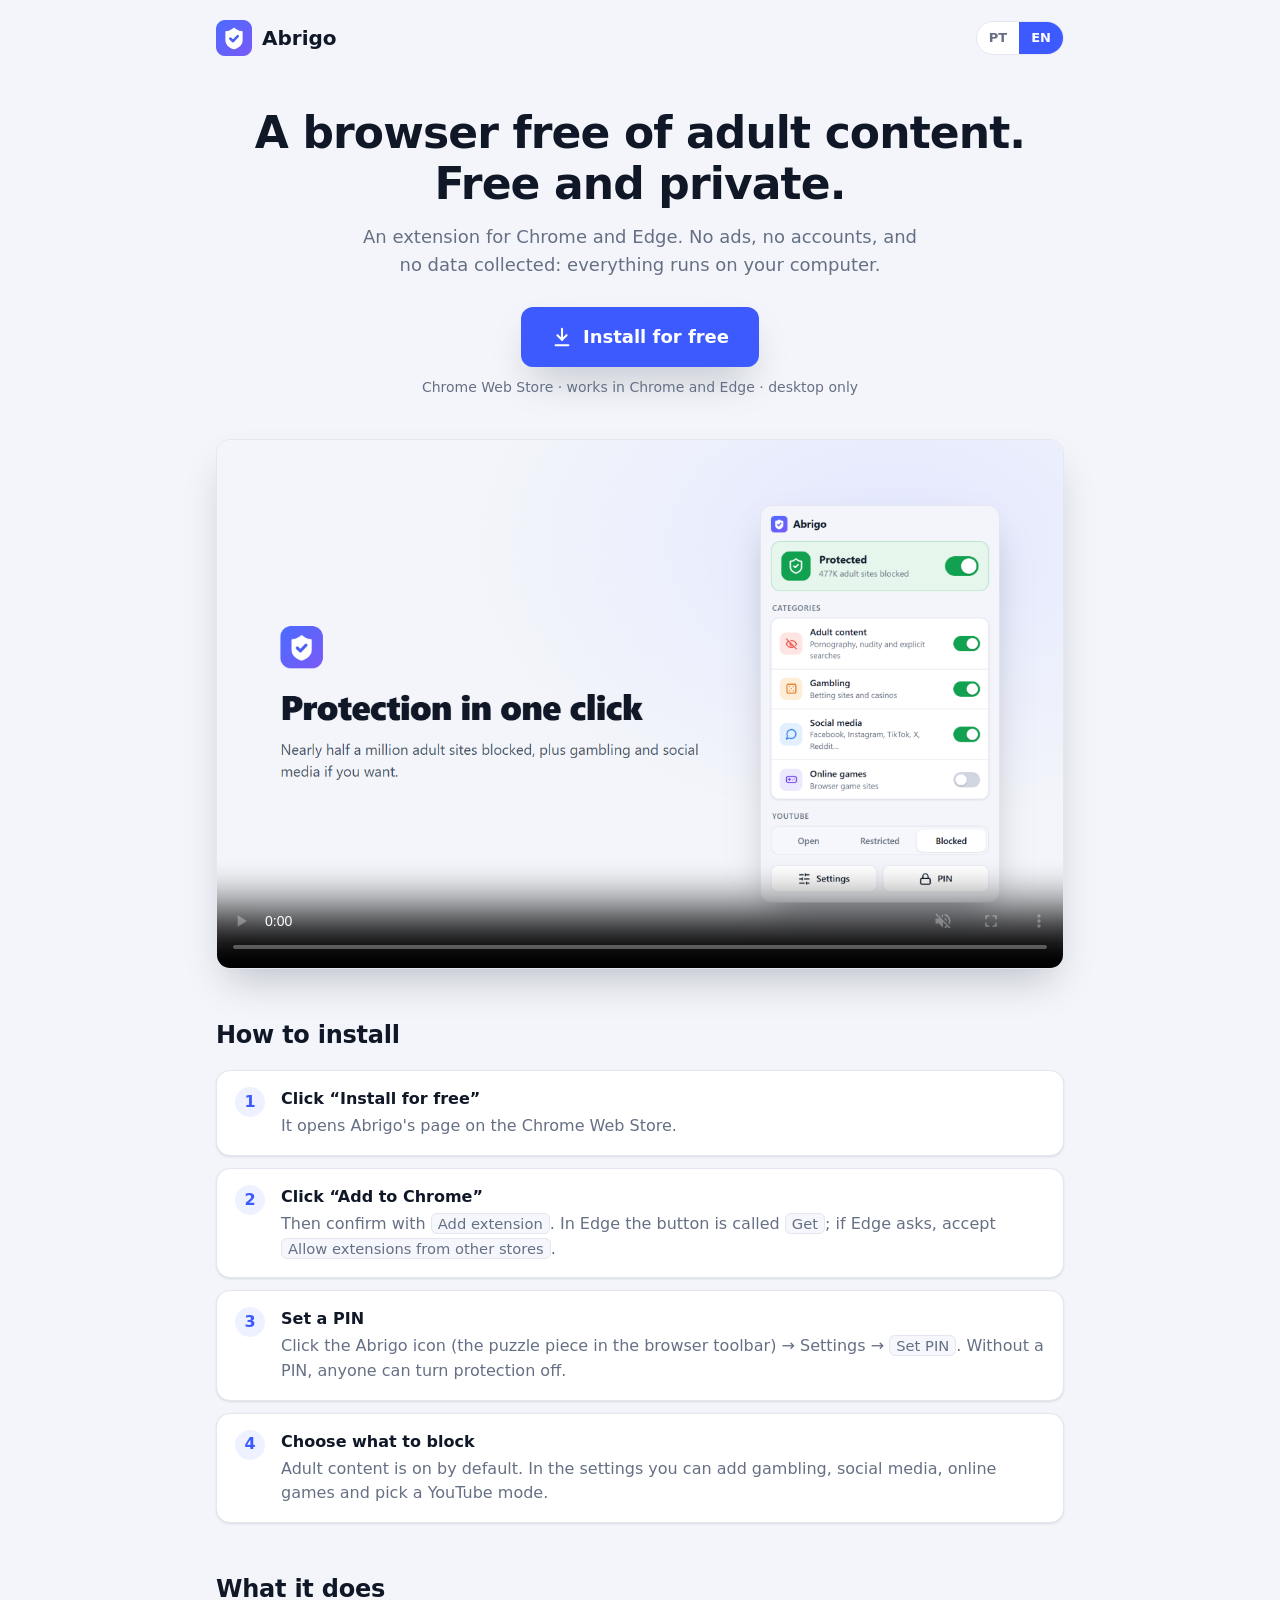
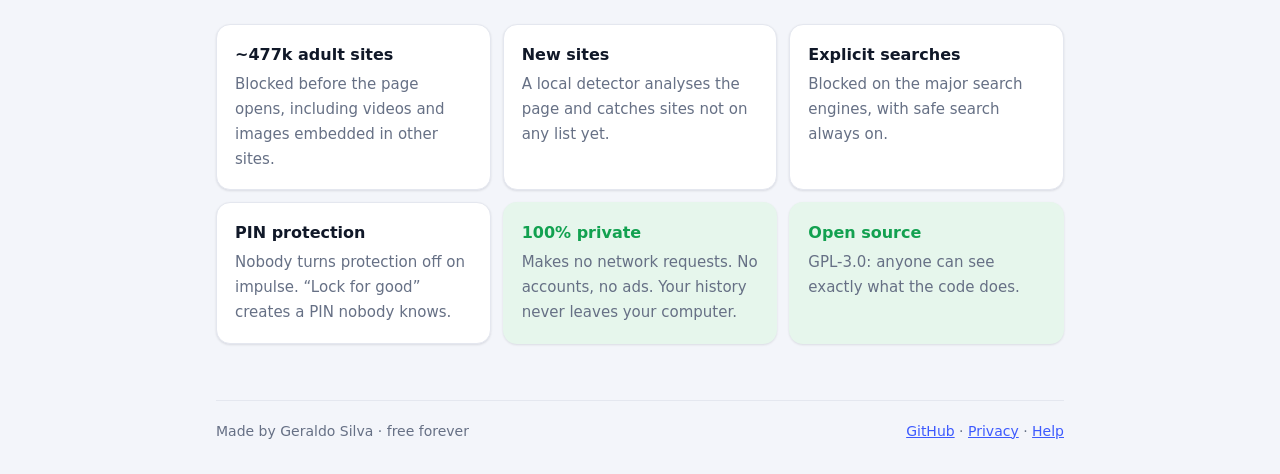
==== docs/index.html @ c304bf19 "docs: página de instalação (GitHub Pages) em PT e EN Co-Authored-By: Claude Opus 5.5 <noreply@anthro" ====
<!doctype html>
<html lang="pt">
<head>
<meta charset="utf-8">
<meta name="viewport" content="width=device-width, initial-scale=1">
<title>Abrigo — bloqueio gratuito de conteúdo adulto</title>
<meta name="description" content="Extensão gratuita para Chrome e Edge que bloqueia conteúdo adulto. Sem anúncios, sem contas, sem recolha de dados. / Free adult content blocker for Chrome and Edge.">
<meta property="og:title" content="Abrigo — bloqueio gratuito de conteúdo adulto">
<meta property="og:description" content="Extensão gratuita para Chrome e Edge. Sem anúncios, sem contas, não recolhe nenhum dado. / Free adult content blocker for Chrome and Edge.">
<meta property="og:image" content="https://devgs8.github.io/abrigo/og.png">
<meta property="og:url" content="https://devgs8.github.io/abrigo/">
<meta property="og:type" content="website">
<meta name="twitter:card" content="summary_large_image">
<link rel="icon" href="icon.png">
<style>
  :root {
    --bg: #F3F5FA; --surface: #FFFFFF; --surface-2: #F5F7FC;
    --text: #101828; --muted: #667085; --border: #E4E7EF;
    --brand: #3D5AFE; --brand-hover: #2F48D9; --brand-soft: #EEF1FF;
    --ok: #12A150; --ok-soft: #E6F6EC;
    --shadow: 0 1px 2px rgba(16,24,40,.05), 0 1px 3px rgba(16,24,40,.06);
    --shadow-lg: 0 20px 40px -12px rgba(16,24,40,.25);
    --radius: 14px;
    --font: ui-sans-serif, system-ui, -apple-system, 'Segoe UI', Roboto, 'Helvetica Neue', Arial, sans-serif;
    color-scheme: light;
  }
  @media (prefers-color-scheme: dark) {
    :root {
      --bg: #0C111D; --surface: #151B2B; --surface-2: #1B2336;
      --text: #ECEFF5; --muted: #98A2B3; --border: #262F45;
      --brand: #7B8CFF; --brand-hover: #95A3FF; --brand-soft: #1E2550;
      --ok: #3CCB7F; --ok-soft: #11291D;
      --shadow: 0 1px 2px rgba(0,0,0,.4); --shadow-lg: 0 20px 40px -12px rgba(0,0,0,.7);
      color-scheme: dark;
    }
  }
  * { box-sizing: border-box; margin: 0; padding: 0; }
  body { font-family: var(--font); background: var(--bg); color: var(--text); line-height: 1.55; -webkit-font-smoothing: antialiased; }
  a { color: var(--brand); }
  .wrap { max-width: 880px; margin: 0 auto; padding: 0 16px; }

  header { display: flex; align-items: center; justify-content: space-between; padding: 20px 0; }
  .logo { display: flex; align-items: center; gap: 10px; font-weight: 700; font-size: 20px; }
  .logo img { width: 36px; height: 36px; }
  .lang { display: flex; border: 1px solid var(--border); border-radius: 999px; overflow: hidden; background: var(--surface); }
  .lang button { border: 0; background: none; color: var(--muted); font: inherit; font-size: 13px; font-weight: 600; padding: 6px 12px; cursor: pointer; }
  .lang button[aria-pressed="true"] { background: var(--brand); color: #fff; }

  .hero { text-align: center; padding: 32px 0 24px; }
  .hero h1 { font-size: clamp(28px, 5vw, 44px); line-height: 1.15; letter-spacing: -.02em; }
  .hero p { color: var(--muted); font-size: 18px; margin: 14px auto 0; max-width: 560px; }
  .cta { margin-top: 28px; display: flex; flex-direction: column; align-items: center; gap: 10px; }
  .btn { display: inline-flex; align-items: center; gap: 10px; background: var(--brand); color: #fff; text-decoration: none; font-weight: 700; font-size: 18px; padding: 16px 30px; border-radius: 12px; box-shadow: var(--shadow-lg); transition: background .15s, transform .15s; }
  .btn:hover { background: var(--brand-hover); transform: translateY(-1px); }
  .btn svg { width: 22px; height: 22px; }
  .small { color: var(--muted); font-size: 14px; }

  video { display: block; width: 100%; border-radius: var(--radius); border: 1px solid var(--border); box-shadow: var(--shadow-lg); background: var(--surface); margin: 16px 0 8px; }

  h2 { font-size: 24px; letter-spacing: -.01em; margin: 48px 0 16px; }
  .steps { list-style: none; display: grid; gap: 12px; counter-reset: s; }
  .steps li { counter-increment: s; background: var(--surface); border: 1px solid var(--border); border-radius: var(--radius); padding: 16px 18px 16px 64px; position: relative; box-shadow: var(--shadow); }
  .steps li::before { content: counter(s); position: absolute; left: 18px; top: 16px; width: 30px; height: 30px; border-radius: 50%; background: var(--brand-soft); color: var(--brand); font-weight: 700; display: grid; place-items: center; }
  .steps b { display: block; margin-bottom: 2px; }
  .steps span { color: var(--muted); }
  kbd { font-family: inherit; font-size: .92em; background: var(--surface-2); border: 1px solid var(--border); border-radius: 6px; padding: 1px 6px; }

  .grid { display: grid; grid-template-columns: repeat(auto-fit, minmax(240px, 1fr)); gap: 12px; }
  .card { background: var(--surface); border: 1px solid var(--border); border-radius: var(--radius); padding: 18px; box-shadow: var(--shadow); }
  .card b { display: block; margin-bottom: 4px; }
  .card span { color: var(--muted); font-size: 15px; }
  .card.ok { background: var(--ok-soft); border-color: transparent; }
  .card.ok b { color: var(--ok); }

  footer { margin: 56px 0 32px; padding-top: 20px; border-top: 1px solid var(--border); color: var(--muted); font-size: 14px; display: flex; flex-wrap: wrap; gap: 8px 20px; justify-content: space-between; }

  [data-lang="en"] .pt, [data-lang="pt"] .en { display: none !important; }
</style>
</head>
<body data-lang="pt">
<div class="wrap">

<header>
  <div class="logo"><img src="icon.png" alt="">Abrigo</div>
  <div class="lang" role="group" aria-label="Idioma / Language">
    <button type="button" data-set="pt" aria-pressed="true">PT</button>
    <button type="button" data-set="en" aria-pressed="false">EN</button>
  </div>
</header>

<section class="hero">
  <h1 class="pt">Um browser sem conteúdo adulto.<br>Gratuito e privado.</h1>
  <h1 class="en">A browser free of adult content.<br>Free and private.</h1>
  <p class="pt">Extensão para Chrome e Edge. Sem anúncios, sem contas, e não recolhe nenhum dado: tudo funciona no teu computador.</p>
  <p class="en">An extension for Chrome and Edge. No ads, no accounts, and no data collected: everything runs on your computer.</p>
  <div class="cta">
    <a class="btn" href="https://chromewebstore.google.com/detail/abrigo/hpacahhegipipgmpiihbohdbjoecnlli">
      <svg viewBox="0 0 24 24" fill="none" stroke="currentColor" stroke-width="2.2" stroke-linecap="round" stroke-linejoin="round" aria-hidden="true"><path d="M12 3v12"/><path d="m7 10 5 5 5-5"/><path d="M5 21h14"/></svg>
      <span class="pt">Instalar grátis</span><span class="en">Install for free</span>
    </a>
    <span class="small pt">Chrome Web Store · funciona no Chrome e no Edge · só no computador</span>
    <span class="small en">Chrome Web Store · works in Chrome and Edge · desktop only</span>
  </div>
</section>

<video class="pt" src="demo.pt.mp4" poster="poster.pt.png" controls muted playsinline preload="metadata"></video>
<video class="en" src="demo.en.mp4" poster="poster.en.png" controls muted playsinline preload="metadata"></video>

<h2 class="pt">Como instalar</h2>
<h2 class="en">How to install</h2>
<ol class="steps pt">
  <li><b>Carrega em “Instalar grátis”</b><span>Abre a página do Abrigo na Chrome Web Store.</span></li>
  <li><b>Carrega em “Adicionar ao Chrome”</b><span>E confirma em <kbd>Adicionar extensão</kbd>. No Edge o botão chama-se <kbd>Obter</kbd>; se o Edge perguntar, aceita <kbd>Permitir extensões de outras lojas</kbd>.</span></li>
  <li><b>Cria um PIN</b><span>Clica no ícone do Abrigo (a peça de puzzle na barra do browser) → Definições → <kbd>Definir PIN</kbd>. Sem PIN, qualquer pessoa pode desligar a proteção.</span></li>
  <li><b>Escolhe o que bloquear</b><span>Conteúdo adulto já vem ligado. Nas definições podes juntar apostas, redes sociais, jogos online e escolher o modo do YouTube.</span></li>
</ol>
<ol class="steps en">
  <li><b>Click “Install for free”</b><span>It opens Abrigo's page on the Chrome Web Store.</span></li>
  <li><b>Click “Add to Chrome”</b><span>Then confirm with <kbd>Add extension</kbd>. In Edge the button is called <kbd>Get</kbd>; if Edge asks, accept <kbd>Allow extensions from other stores</kbd>.</span></li>
  <li><b>Set a PIN</b><span>Click the Abrigo icon (the puzzle piece in the browser toolbar) → Settings → <kbd>Set PIN</kbd>. Without a PIN, anyone can turn protection off.</span></li>
  <li><b>Choose what to block</b><span>Adult content is on by default. In the settings you can add gambling, social media, online games and pick a YouTube mode.</span></li>
</ol>

<h2 class="pt">O que faz</h2>
<h2 class="en">What it does</h2>
<div class="grid pt">
  <div class="card"><b>~477 mil sites adultos</b><span>Bloqueados antes de a página abrir, incluindo vídeos e imagens embutidos noutros sites.</span></div>
  <div class="card"><b>Sites novos</b><span>Um detetor local analisa a página e apanha sites que ainda não estão em nenhuma lista.</span></div>
  <div class="card"><b>Pesquisas explícitas</b><span>Bloqueadas nos principais motores de pesquisa, com o filtro seguro sempre ligado.</span></div>
  <div class="card"><b>Proteção com PIN</b><span>Ninguém desliga a proteção por impulso. O modo “Trancar de vez” cria um PIN que ninguém conhece.</span></div>
  <div class="card ok"><b>100% privado</b><span>Não faz nenhum pedido à internet. Não tem contas nem anúncios. O teu histórico nunca sai do computador.</span></div>
  <div class="card ok"><b>Código aberto</b><span>GPL-3.0: qualquer pessoa pode ver exatamente o que o código faz.</span></div>
</div>
<div class="grid en">
  <div class="card"><b>~477k adult sites</b><span>Blocked before the page opens, including videos and images embedded in other sites.</span></div>
  <div class="card"><b>New sites</b><span>A local detector analyses the page and catches sites not on any list yet.</span></div>
  <div class="card"><b>Explicit searches</b><span>Blocked on the major search engines, with safe search always on.</span></div>
  <div class="card"><b>PIN protection</b><span>Nobody turns protection off on impulse. “Lock for good” creates a PIN nobody knows.</span></div>
  <div class="card ok"><b>100% private</b><span>Makes no network requests. No accounts, no ads. Your history never leaves your computer.</span></div>
  <div class="card ok"><b>Open source</b><span>GPL-3.0: anyone can see exactly what the code does.</span></div>
</div>

<footer>
  <span class="pt">Feito por Geraldo Silva · gratuito para sempre</span>
  <span class="en">Made by Geraldo Silva · free forever</span>
  <span>
    <a href="https://github.com/devgs8/abrigo">GitHub</a> ·
    <a href="https://github.com/devgs8/abrigo/blob/main/PRIVACY.md" class="pt">Privacidade</a><a href="https://github.com/devgs8/abrigo/blob/main/PRIVACY.md" class="en">Privacy</a> ·
    <a href="https://github.com/devgs8/abrigo/issues" class="pt">Ajuda</a><a href="https://github.com/devgs8/abrigo/issues" class="en">Help</a>
  </span>
</footer>

</div>
<script>
  (function () {
    var body = document.body, buttons = document.querySelectorAll('.lang button');
    function set(lang) {
      body.setAttribute('data-lang', lang);
      document.documentElement.lang = lang;
      buttons.forEach(function (b) { b.setAttribute('aria-pressed', String(b.dataset.set === lang)); });
      document.querySelectorAll('video').forEach(function (v) { if (!v.offsetParent) v.pause(); });
      try { localStorage.setItem('abrigo-lang', lang); } catch (e) {}
    }
    var saved = null;
    try { saved = localStorage.getItem('abrigo-lang'); } catch (e) {}
    var q = new URLSearchParams(location.search).get('lang');
    set(q === 'en' || q === 'pt' ? q : saved || ((navigator.language || 'pt').toLowerCase().startsWith('pt') ? 'pt' : 'en'));
    buttons.forEach(function (b) { b.addEventListener('click', function () { set(b.dataset.set); }); });
  })();
</script>
</body>
</html>
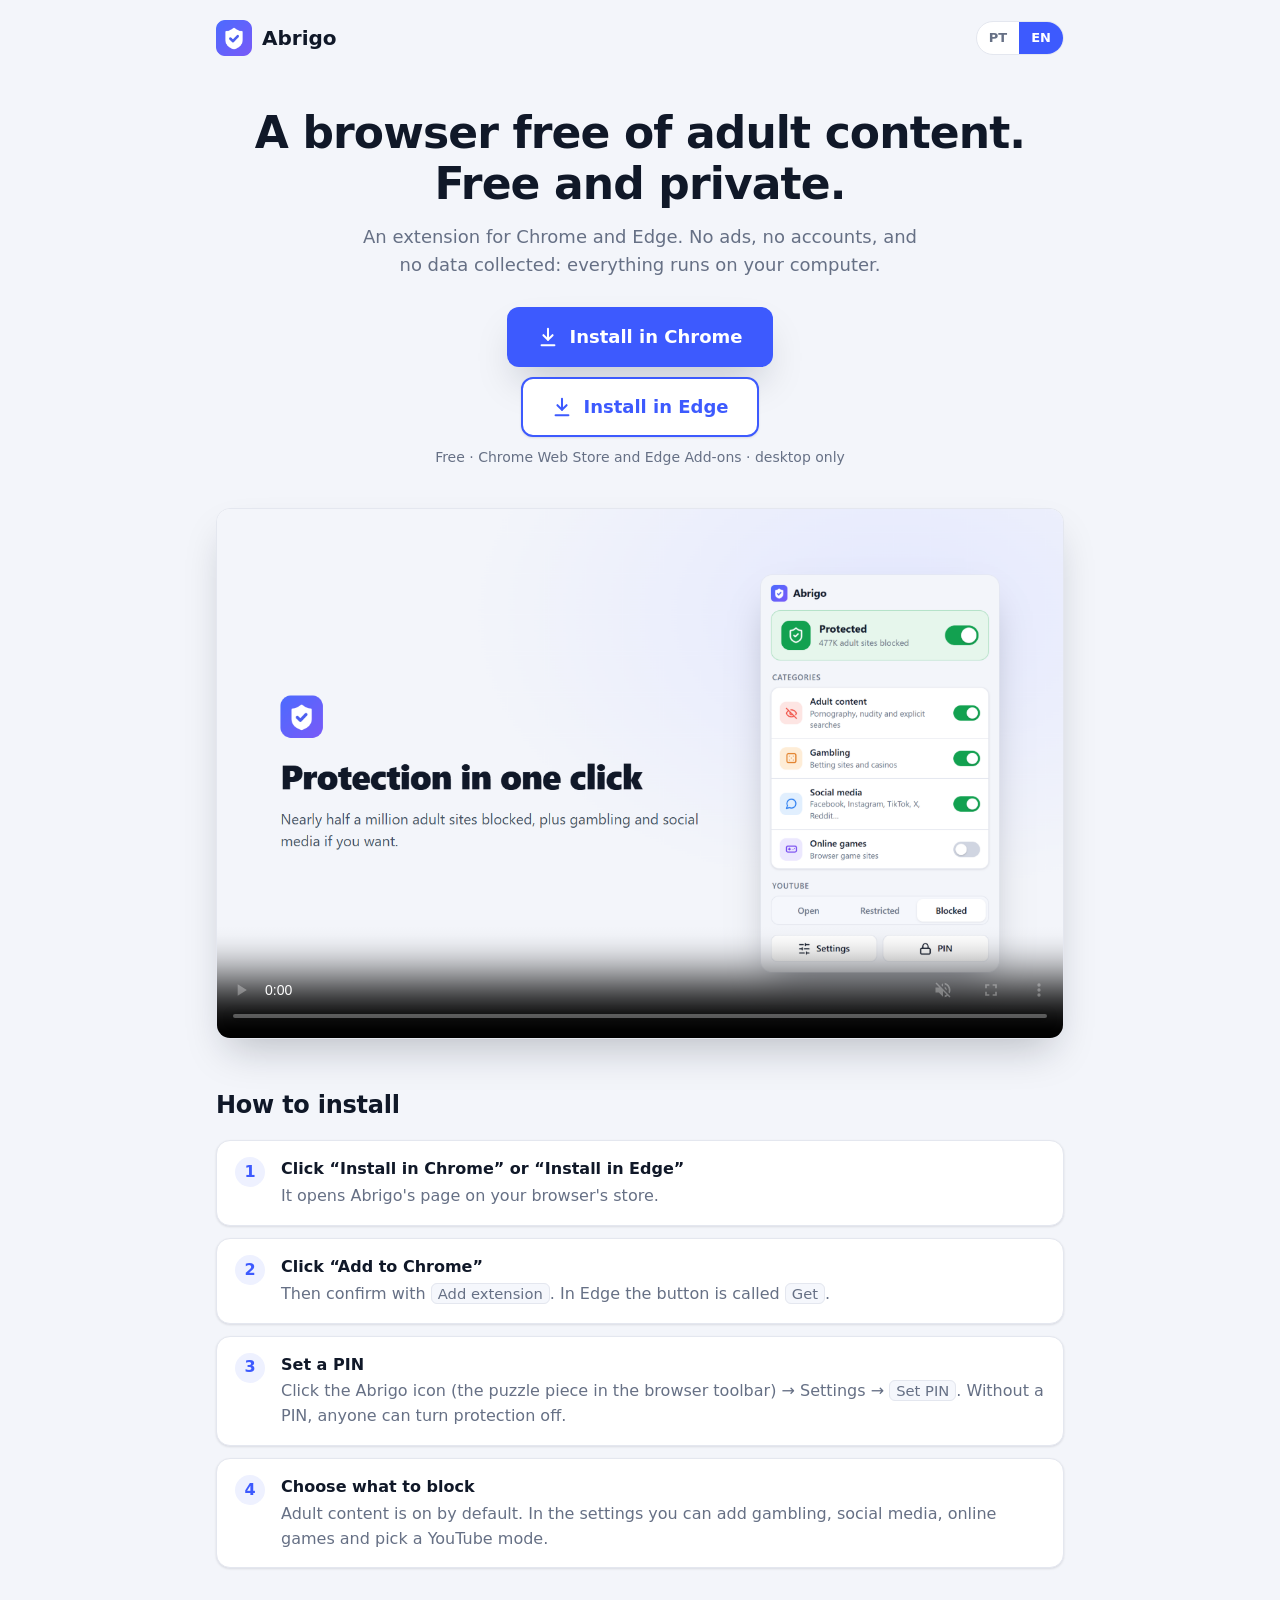
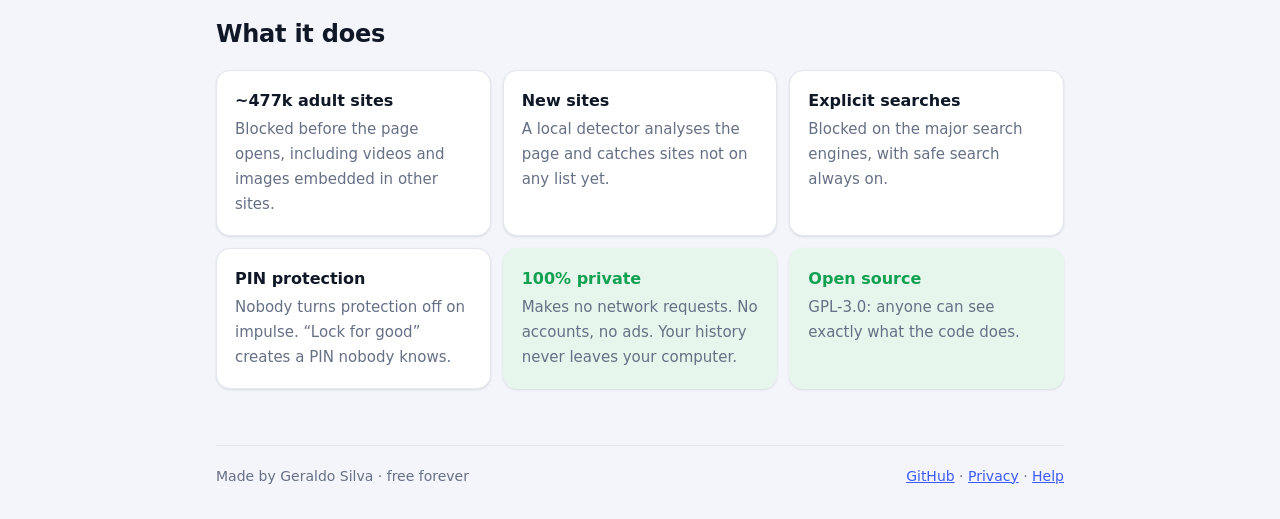
==== commit d1aec63d: "1.5.3: Kwai e Pinterest nas redes sociais; deploy com ID por loja; botão Edge - rules/social.json: k" ====
--- a/docs/index.html
+++ b/docs/index.html
@@ -52,6 +52,8 @@
   .cta { margin-top: 28px; display: flex; flex-direction: column; align-items: center; gap: 10px; }
   .btn { display: inline-flex; align-items: center; gap: 10px; background: var(--brand); color: #fff; text-decoration: none; font-weight: 700; font-size: 18px; padding: 16px 30px; border-radius: 12px; box-shadow: var(--shadow-lg); transition: background .15s, transform .15s; }
   .btn:hover { background: var(--brand-hover); transform: translateY(-1px); }
+  .btn-alt { background: var(--surface); color: var(--brand); border: 2px solid var(--brand); box-shadow: var(--shadow); padding: 14px 28px; }
+  .btn-alt:hover { background: var(--brand-soft); }
   .btn svg { width: 22px; height: 22px; }
   .small { color: var(--muted); font-size: 14px; }
 
@@ -96,10 +98,14 @@
   <div class="cta">
     <a class="btn" href="https://chromewebstore.google.com/detail/abrigo/hpacahhegipipgmpiihbohdbjoecnlli">
       <svg viewBox="0 0 24 24" fill="none" stroke="currentColor" stroke-width="2.2" stroke-linecap="round" stroke-linejoin="round" aria-hidden="true"><path d="M12 3v12"/><path d="m7 10 5 5 5-5"/><path d="M5 21h14"/></svg>
-      <span class="pt">Instalar grátis</span><span class="en">Install for free</span>
+      <span class="pt">Instalar no Chrome</span><span class="en">Install in Chrome</span>
     </a>
-    <span class="small pt">Chrome Web Store · funciona no Chrome e no Edge · só no computador</span>
-    <span class="small en">Chrome Web Store · works in Chrome and Edge · desktop only</span>
+    <a class="btn btn-alt" href="https://microsoftedge.microsoft.com/addons/detail/mgnpemfmkngonkkfmdjhbcgcnnokbhbb">
+      <svg viewBox="0 0 24 24" fill="none" stroke="currentColor" stroke-width="2.2" stroke-linecap="round" stroke-linejoin="round" aria-hidden="true"><path d="M12 3v12"/><path d="m7 10 5 5 5-5"/><path d="M5 21h14"/></svg>
+      <span class="pt">Instalar no Edge</span><span class="en">Install in Edge</span>
+    </a>
+    <span class="small pt">Gratuito · Chrome Web Store e Edge Add-ons · só no computador</span>
+    <span class="small en">Free · Chrome Web Store and Edge Add-ons · desktop only</span>
   </div>
 </section>
 
@@ -109,14 +115,14 @@
 <h2 class="pt">Como instalar</h2>
 <h2 class="en">How to install</h2>
 <ol class="steps pt">
-  <li><b>Carrega em “Instalar grátis”</b><span>Abre a página do Abrigo na Chrome Web Store.</span></li>
-  <li><b>Carrega em “Adicionar ao Chrome”</b><span>E confirma em <kbd>Adicionar extensão</kbd>. No Edge o botão chama-se <kbd>Obter</kbd>; se o Edge perguntar, aceita <kbd>Permitir extensões de outras lojas</kbd>.</span></li>
+  <li><b>Carrega em “Instalar no Chrome” ou “Instalar no Edge”</b><span>Abre a página do Abrigo na loja do teu browser.</span></li>
+  <li><b>Carrega em “Adicionar ao Chrome”</b><span>E confirma em <kbd>Adicionar extensão</kbd>. No Edge o botão chama-se <kbd>Obter</kbd>.</span></li>
   <li><b>Cria um PIN</b><span>Clica no ícone do Abrigo (a peça de puzzle na barra do browser) → Definições → <kbd>Definir PIN</kbd>. Sem PIN, qualquer pessoa pode desligar a proteção.</span></li>
   <li><b>Escolhe o que bloquear</b><span>Conteúdo adulto já vem ligado. Nas definições podes juntar apostas, redes sociais, jogos online e escolher o modo do YouTube.</span></li>
 </ol>
 <ol class="steps en">
-  <li><b>Click “Install for free”</b><span>It opens Abrigo's page on the Chrome Web Store.</span></li>
-  <li><b>Click “Add to Chrome”</b><span>Then confirm with <kbd>Add extension</kbd>. In Edge the button is called <kbd>Get</kbd>; if Edge asks, accept <kbd>Allow extensions from other stores</kbd>.</span></li>
+  <li><b>Click “Install in Chrome” or “Install in Edge”</b><span>It opens Abrigo's page on your browser's store.</span></li>
+  <li><b>Click “Add to Chrome”</b><span>Then confirm with <kbd>Add extension</kbd>. In Edge the button is called <kbd>Get</kbd>.</span></li>
   <li><b>Set a PIN</b><span>Click the Abrigo icon (the puzzle piece in the browser toolbar) → Settings → <kbd>Set PIN</kbd>. Without a PIN, anyone can turn protection off.</span></li>
   <li><b>Choose what to block</b><span>Adult content is on by default. In the settings you can add gambling, social media, online games and pick a YouTube mode.</span></li>
 </ol>
